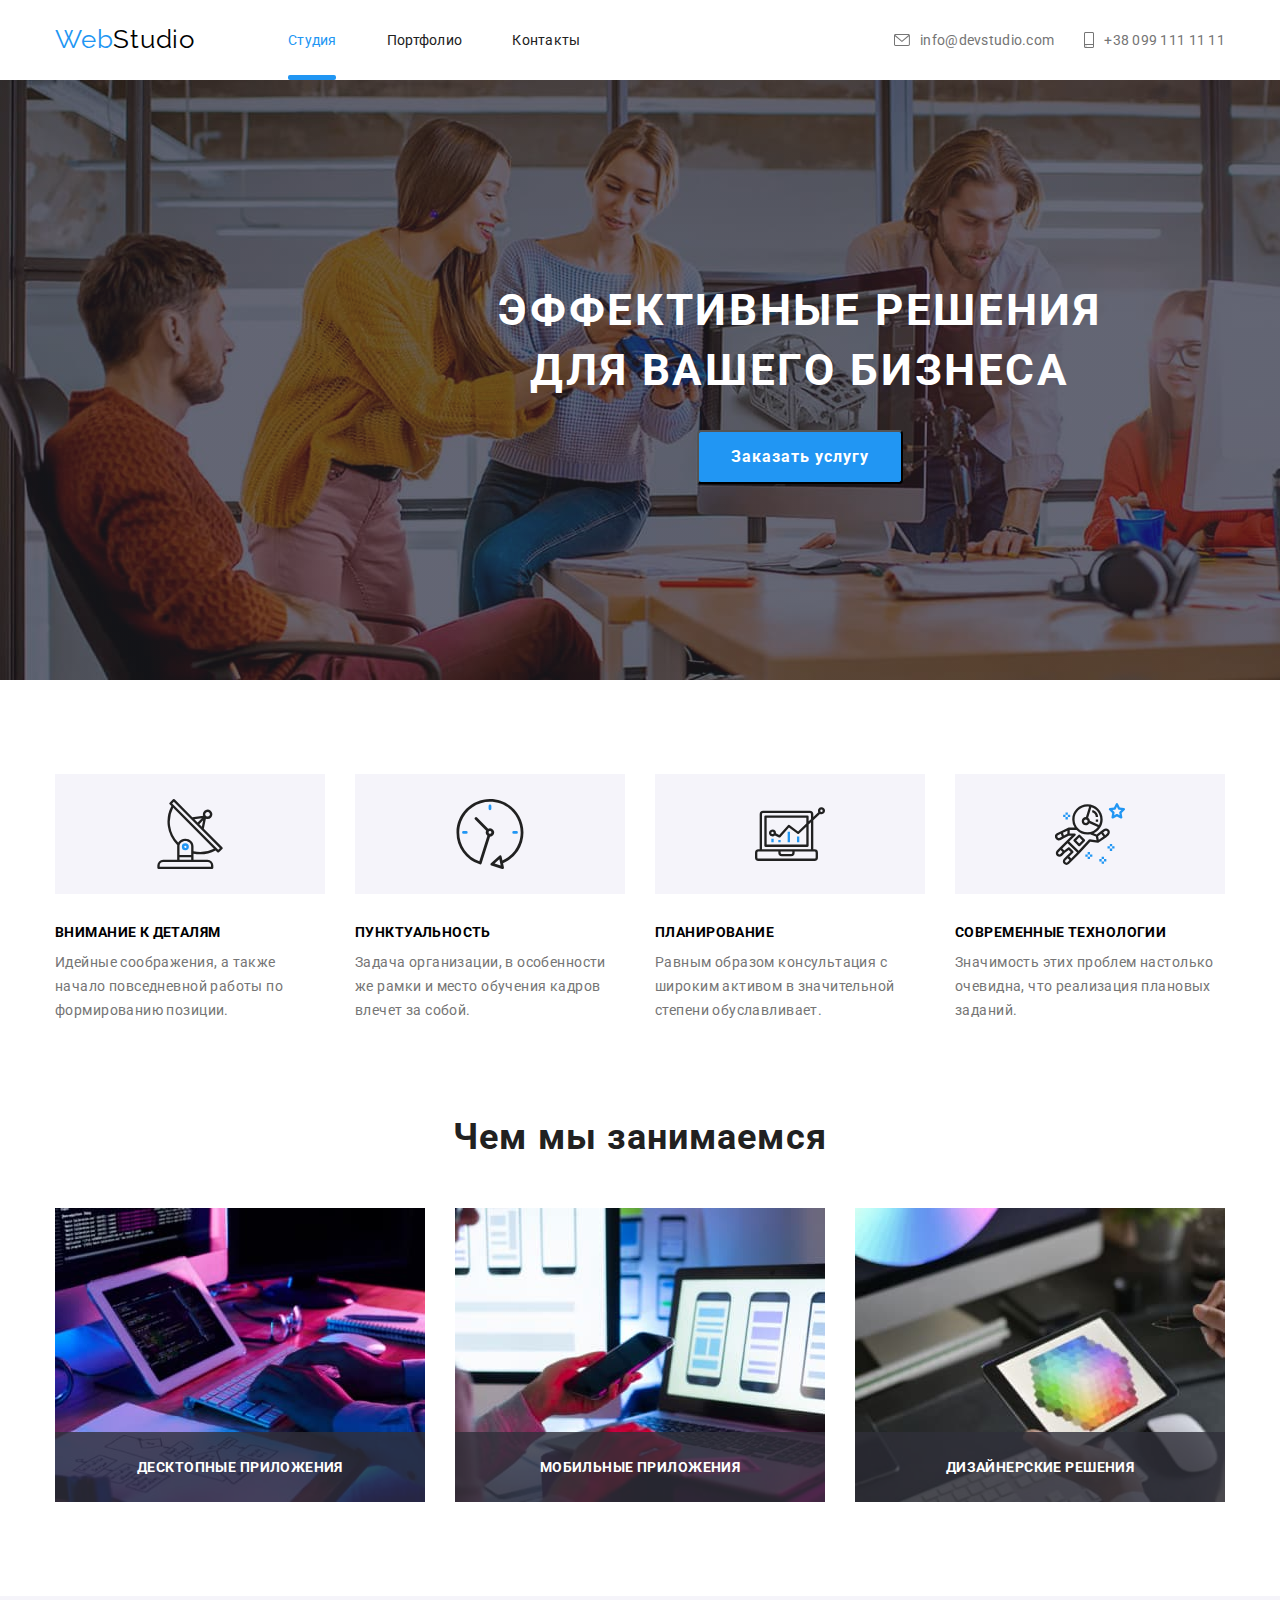
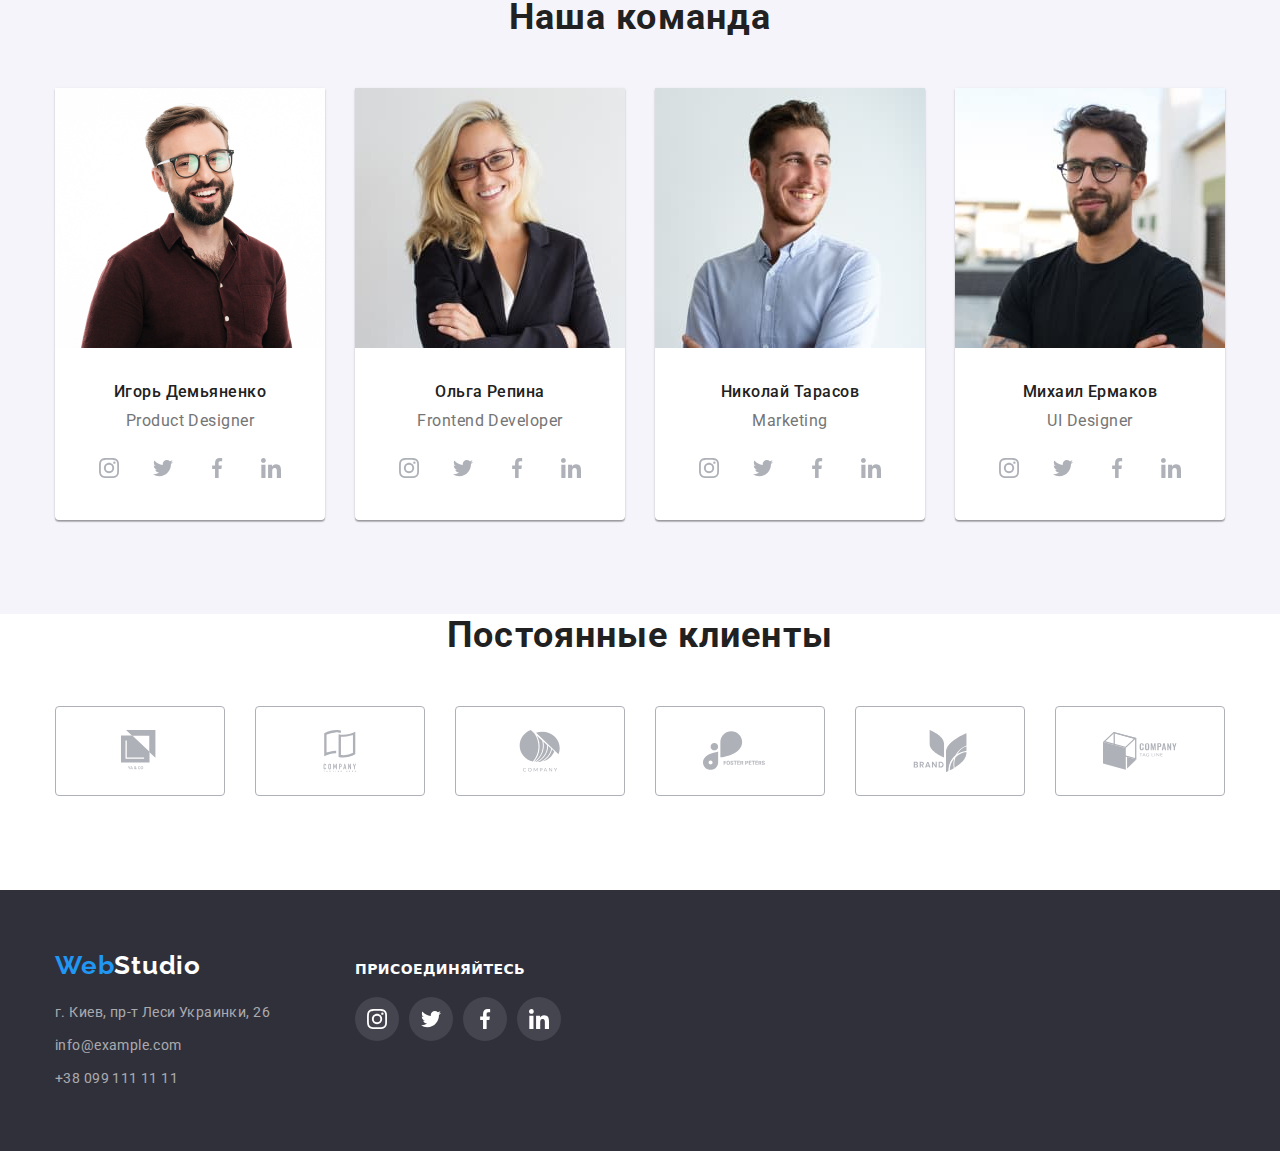
==== index.html @ 9aa2ae70 "Сделал секцию "Чем занимаемся"" ====
<!DOCTYPE html>
<html lang="en">
<head>
    <meta charset="UTF-8">
    <meta name="viewport" content="width=device-width, initial-scale=1.0">
    <title>goit-markup-hw-05</title>
    <link rel="stylesheet" href="./css/modern-normalize.css">
    <link rel="stylesheet" href="./css/index.css">
    <link rel="preconnect" href="https://fonts.gstatic.com">
    <link href="https://fonts.googleapis.com/css2?family=Raleway:wght@700&family=Roboto:wght@400;500;700;900&display=swap"
        rel="stylesheet">
</head>
<body>
    
    <header class="container header">
        <div class="navi-flex">
            <nav class="navigation">
                <a class="logo-text-frt" href="./index.html"> <span class="logo">Web</span>Studio</a>
                <ul class="site-nav">
                    <li class="item"> 
                        
                            <a class="nav-text-s position" href="./index.html">Студия</a>
                        
                    </li>
                    <li class="item"><a href="./portfolio.html">Портфолио</a></li>
                    <li class="item"><a href="#"> Контакты</a></li>
                </ul>
            </nav>
            <ul class="contacts-list">
                <li> <a class="contacts mail contacts-hover" href="mailto:info@devstudio.com">
                    <svg class="icon-envelope contacts-hover">
                        <use href="./images/symbol-defs.svg#icon-envelope"></use>
                    </svg>
                    info@devstudio.com
            </a></li>
                <li><a class="contacts phone contacts-hover" href="#">
                    <svg class="icon-smartphone contacts-hover">
                        <use href="./images/symbol-defs.svg#icon-smartphone"></use>
                    </svg> 
                    +38 099 111 11 11
                </a>
            </li>
            </ul>
        </div>
    </header>
    
    <main>
        <!-- Герой -->
        <div class="hero-block back-settings">
            <section class=" hero centered">
            <h1 class="hero-title">Эффективные решения <br> для вашего бизнеса</h1>
            <button class="btn-title">Заказать услугу</button>
        </section>
        </div>
        
    </main>
        <!-- Преимущества -->
    <section>
    <div class="container">
        <h2 class=" advant-title visually-hidden">Преимущества</h2>
        <ul class="section-list-advant">
            <li class="item">
                <div class="icon-container">
                    <svg class="advant-icon">
                        <use href="./images/symbol-defs.svg#icon-antenna"></use>
                    </svg>
                </div>
                <h3 class="title-text-list title-font-list">Внимание к деталям</h3>
                <p class="text">Идейные соображения, а также<br> начало повседневной работы по формированию позиции.</p>
            </li>
            <li class="item">
                <div class="icon-container">
                    <svg class="advant-icon">
                        <use href="./images/symbol-defs.svg#icon-clock"></use>
                    </svg>
                </div>
                <h3 class="title-text-list title-font-list">Пунктуальность</h3>
                <p class="text">Задача организации, в особенности<br> же рамки и место обучения кадров влечет за собой.</p>
            </li>
            
            <li class="item">
                <div class="icon-container">
                    <svg class="advant-icon">
                        <use href="./images/symbol-defs.svg#icon-diagram"></use>
                    </svg>
                </div>
                <h3 class="title-text-list title-font-list">Планирование</h3>
                <p class="text">Равным образом консультация с<br> широким активом в значительной степени обуславливает.</p>
            </li>
            
            <li class="item">
                <div class="icon-container">
                    <svg class="advant-icon">
                        <use href="./images/symbol-defs.svg#icon-astronaut"></use>
                    </svg>
                </div>
                <h3 class="title-text-list title-font-list">Современные технологии</h3>
                <p class="text">Значимость этих проблем настолько<br> очевидна, что реализация плановых заданий.</p>
            </li>
        </ul>
        
    
</div>
    </section>
        
        <!-- Чем занимаются -->
    <section>
        <div class="container">
        <h2 class="title-text centered title-font">Чем мы занимаемся</h2>
        <ul class="section-list">
            <div class="product-thumb">
                <li>
                    <img src="./images/box1.jpg" width="370" alt="Работа с кодом">
                    <p class="product-thumb-text">десктопные приложения</p>
                </li>
            </div>
            
            <div class="product-thumb">
                <li>
                    <img src="./images/box2.jpg" width="370" alt="Адаптация мобильной версии">
                        <p class="product-thumb-text">мобильные приложения</p>
                </li>
            </div>
    
            <div class="product-thumb">
                <li>
                    <img src="./images/box3.jpg" width="370" alt="Цветовая палитра">
                    <p class="product-thumb-text">дизайнерские решения</p>
                </li>
            </div>
    
            
        </ul>
    </div>
    </section>
       
        <!-- Команда мечты -->
    <section class="back-color">
        <div class="container">
        <h2 class="title-text centered title-font">Наша команда</h2>
        <ul class="section-list-team centered">
            <li class="card-item">
                <img src="./images/img1.jpg" width="270" alt="фото">
                <h3 class="title-text-name title-font-name">Игорь Демьяненко</h3>
                <p class="p-text">Product Designer</p>
                <ul class="social-list">
                <li class="soc-item">
                    <a class="soc-link" href="#">
                    <svg class="soc-icon">
                        <use href="./images/symbol-defs.svg#icon-instagram">
                        </use>
                    </svg>
                    </a>
                </li>
                <li class="soc-item">
                    <a class="soc-link" href="#">
                    <svg class="soc-icon">
                        <use href="./images/symbol-defs.svg#icon-twitter">
                        </use>
                    </svg>
                    </a>
                </li>
                <li class="soc-item">
                    <a class="soc-link" href="#">
                    <svg class="soc-icon">
                        <use href="./images/symbol-defs.svg#icon-facebook">
                        </use>
                    </svg>
                    </a>
                </li>
                <li class="soc-item">
                    <a class="soc-link" href="#">
                    <svg class="soc-icon">
                        <use href="./images/symbol-defs.svg#icon-linkedin">
                        </use>
                    </svg>
                    </a>
                </li>
                </ul>
                  
            </li>
            <li class="card-item">
                <img src="./images/img2.jpg" width="270" alt="фото">
                <h3 class="title-text-name title-font-name">Ольга Репина</h3>
                <p class="p-text">Frontend Developer</p>
                <ul class="social-list">
                    <li class="soc-item">
                        <a class="soc-link" href="#">
                        <svg class="soc-icon">
                            <use href="./images/symbol-defs.svg#icon-instagram">
                            </use>
                        </svg>
                        </a>
                    </li>
                    <li class="soc-item">
                        <a class="soc-link" href="#">
                        <svg class="soc-icon">
                            <use href="./images/symbol-defs.svg#icon-twitter">
                            </use>
                        </svg>
                        </a>
                    </li>
                    <li class="soc-item">
                        <a class="soc-link" href="#">
                        <svg class="soc-icon">
                            <use href="./images/symbol-defs.svg#icon-facebook">
                            </use>
                        </svg>
                        </a>
                    </li>
                    <li class="soc-item">
                        <a class="soc-link" href="#">
                        <svg class="soc-icon">
                            <use href="./images/symbol-defs.svg#icon-linkedin">
                            </use>
                        </svg>
                        </a>
                    </li>
                </ul>
            
            </li>
            <li class="card-item">
                <img src="./images/img3.jpg" width="270" alt="фото">
                <h3 class="title-text-name title-font-name">Николай Тарасов</h3>
                <p class="p-text">Marketing</p>
                <ul class="social-list">
                    <li class="soc-item">
                        <a class="soc-link" href="#">
                        <svg class="soc-icon">
                            <use href="./images/symbol-defs.svg#icon-instagram">
                            </use>
                        </svg>
                        </a>
                    </li>
                    <li class="soc-item">
                        <a class="soc-link" href="#">
                        <svg class="soc-icon">
                            <use href="./images/symbol-defs.svg#icon-twitter">
                            </use>
                        </svg>
                        </a>
                    </li>
                    <li class="soc-item">
                        <a class="soc-link" href="#">
                        <svg class="soc-icon">
                            <use href="./images/symbol-defs.svg#icon-facebook">
                            </use>
                        </svg>
                        </a>
                    </li>
                    <li class="soc-item">
                        <a class="soc-link" href="#">
                        <svg class="soc-icon">
                            <use href="./images/symbol-defs.svg#icon-linkedin">
                            </use>
                        </svg>
                        </a>
                    </li>
                </ul>
            </li>
            <li class="card-item">
                <img src="./images/img4.jpg" width="270" alt="фото">
                <h3 class="title-text-name title-font-name">Михаил Ермаков</h3>
                <p class="p-text">UI Designer</p>
                <ul class="social-list">
                    <li class="soc-item">
                        <a class="soc-link" href="#">
                            <svg class="soc-icon">
                                <use href="./images/symbol-defs.svg#icon-instagram">
                                </use>
                            </svg>
                        </a>
                    </li>
                    <li class="soc-item">
                        <a class="soc-link" href="#">
                            <svg class="soc-icon">
                                <use href="./images/symbol-defs.svg#icon-twitter">
                                </use>
                            </svg>
                        </a>
                    </li>
                    <li class="soc-item">
                        <a class="soc-link" href="#">
                            <svg class="soc-icon">
                                <use href="./images/symbol-defs.svg#icon-facebook">
                                </use>
                            </svg>
                        </a>
                    </li>
                    <li class="soc-item">
                        <a class="soc-link" href="#">
                            <svg class="soc-icon">
                                <use href="./images/symbol-defs.svg#icon-linkedin">
                                </use>
                            </svg>
                        </a>
                    </li>
                </ul>
            </li>
            
        </ul>
    </div>
    </section>
        <!-- Клиенты -->
    <section>
        <div class="container">
            <h2 class="title-text centered title-font">Постоянные клиенты</h2>
            <ul class="clients-list">
                <li>
                    <a class="clients-link clients-hover" href="#">
                            <svg class="clients-logo clients-hover">
                                <use href="./images/symbol-defs.svg#icon-logo1"></use>
                            </svg>
                    </a>
                </li>
                <li>
                    <a class="clients-link clients-hover" href="#">
                        <svg class="clients-logo clients-hover">
                            <use href="./images/symbol-defs.svg#icon-logo2"></use>
                        </svg>
                    </a>
                </li>
                <li>
                    <a class="clients-link clients-hover" href="#">
                        <svg class="clients-logo clients-hover">
                            <use href="./images/symbol-defs.svg#icon-logo3"></use>
                        </svg>
                    </a>
                </li>
                <li>
                    <a class="clients-link clients-hover" href="#">
                        <svg class="clients-logo clients-hover">
                            <use href="./images/symbol-defs.svg#icon-logo4"></use>
                        </svg>
                    </a>
                </li>
                <li>
                    <a class="clients-link clients-hover" href="#">
                        <svg class="clients-logo clients-hover">
                            <use href="./images/symbol-defs.svg#icon-logo5"></use>
                        </svg>
                    </a>
                </li>
                <li>
                    <a class="clients-link clients-hover" href="#">
                        <svg class="clients-logo clients-hover">
                            <use href="./images/symbol-defs.svg#icon-logo6"></use>
                        </svg>
                    </a>
                </li>
            </ul>
        </div>
    </section>
        
        <!-- Контактные данные -->
        <footer class="bcg-section">
            <div class="container">
                <div class="footer">
                    <div class="address-container">
                    <h3 class="logo-text">Web<span class="logo-footer">Studio</span>
                    </h3>
                        <address class="footer-address">
                            <p><a class="a-title" href="#">г. Киев, пр-т Леси Украинки, 26</a></p>
                            <ul class="footer-list">
                                <li><a class="addres" href="mailto:info@example.com">info@example.com</a></li>
                                <li><a class="addres" href="tel:+380991111111">+38 099 111 11 11</a></li>
                            </ul>
                        </address>
                    </div>
                    
                    <div class="soc-link-container">
                        <section class="connect-section">
                            <h3 class="soc-title">присоединяйтесь</h3>
                            <ul class="soc-link-list">
                                <li>
                                    <a class="social-link soc-item" href="#">
                                        <svg class="soc-icon">
                                            <use href="./images/symbol-defs.svg#icon-instagram"></use>
                                        </svg>
                                    </a>
                                </li>
                                <li>
                                    <a class="social-link soc-item" href="#">
                                        <svg class="soc-icon">
                                            <use href="./images/symbol-defs.svg#icon-twitter"></use>
                                        </svg>
                                    </a>
                                </li>
                                <li>
                                    <a class="social-link soc-item" href="#">
                                        <svg class="soc-icon">
                                            <use href="./images/symbol-defs.svg#icon-facebook"></use>
                                        </svg>
                                    </a>
                                </li>
                                <li>
                                    <a class="social-link soc-item" href="#">
                                        <svg class="soc-icon">
                                            <use href="./images/symbol-defs.svg#icon-linkedin"></use>
                                        </svg>
                                    </a>
                                </li>
                            </ul>
                        </section>
                    </div>
                        
                    </div>
                        
                    </div>
                
                
            
            
        </footer>
        
    
</body>
</html>
---- css/index.css ----
:root {
  --white-text: rgba(255, 255, 255, 1);
  --white-text06: rgba(255, 255, 255, 0.6);
  --black-text: rgba(33, 33, 33, 1);
  --blue-hover: rgba(33, 150, 243, 1);
  --grey-text: rgba(117, 117, 117, 1);
  --white-border: rgba(236, 236, 236, 1);
  --white-back: rgba(245, 244, 250, 1);
  --back-gradient: rgba(47, 48, 58, 0.4);
  --social-link: rgba(175, 177, 184, 1);
  --black-gradient08: rgba(47, 48, 58, 0.8);
}
html {
  overflow-x: hidden;
}

.visually-hidden {
  position: absolute;
  width: 1px;
  height: 1px;
  margin: -1px;
  border: 0;
  padding: 0;

  white-space: nowrap;
  clip-path: inset(100%);
  clip: rect(0 0 0 0);
  overflow: hidden;
}

li {
  list-style-type: none;
}

/* Утилитарти */
.container {
  margin: 0 auto;
  padding: 0 15px;
  width: 1200px;
  /* outline: solid 2px tomato; */
}
.title-font-list {
  font-family: Roboto;
  font-style: normal;
  font-weight: bold;
  font-size: 14px;
  line-height: 16px;
  letter-spacing: 0.03em;
  text-transform: uppercase;
}
.title-font {
  font-family: Roboto;
  font-style: normal;
  font-weight: bold;
  font-size: 36px;
  line-height: 42px;
  text-align: center;
  letter-spacing: 0.03em;
}
.title-font-name {
  font-family: Roboto;
  font-style: normal;
  font-weight: 500;
  font-size: 16px;
  line-height: 19px;
  letter-spacing: 0.03em;
}

.bcg-section {
  background-color: rgba(47, 48, 58, 1);
}

.centered {
  text-align: center;
}

/* Навигация */
.navi-flex {
  display: flex;
  justify-content: space-between;
}
.navigation {
  display: flex;
  flex-direction: row;
}

.logo {
  color: var(--blue-hover);
  font-family: 'Raleway', sans-serif;
  font-style: normal;
  font-size: 26px;
  line-height: 31px;
  letter-spacing: 0.03em;
}
.logo-text-frt {
  display: inline-block;
  padding-top: 24px;
  padding-bottom: 25px;
  font-family: 'Raleway', sans-serif;
  font-size: 26px;
  line-height: 31px;
  letter-spacing: 0.03em;
  color: rgba(0, 0, 0, 1);
  text-decoration: none;
}

.site-nav a {
  display: block;
  padding: 32px 0;
}

.position {
  display: block;
  position: relative;
  /* outline: 1px solid red; */
}

.position::after {
  content: '';
  position: absolute;
  display: block;
  width: 48px;
  height: 5px;
  bottom: 0;

  border-radius: 2px;
  background-color: var(--blue-hover);
}

.logo-text {
  color: var(--blue-hover);
  font-family: 'Raleway', sans-serif;
  font-style: normal;
  font-size: 26px;
  line-height: 31px;
  letter-spacing: 0.03em;
  text-decoration: none;
  margin: 0;
}

.site-nav {
  display: flex;
  align-items: center;
  margin: 0;
  margin-left: 93px;
  padding: 0;
}
.site-nav .item:not(:last-child) {
  margin-right: 50px;
}

.site-nav a {
  color: var(--black-text);
  font-family: 'Roboto', sans-serif;
  font-style: normal;
  font-size: 14px;
  line-height: 16px;
  letter-spacing: 0.02em;
  text-decoration: none;
}
.site-nav a:hover,
.site-nav a:focus {
  color: var(--blue-hover);
}
.contacts {
  color: var(--grey-text);
  font-family: 'Roboto', sans-serif;
  font-style: normal;
  font-size: 14px;
  line-height: 16px;
  letter-spacing: 0.02em;
  text-decoration: none;
}

.contacts-hover:hover,
.contacts-hover:focus {
  color: var(--blue-hover);
  fill: var(--blue-hover);
}

.contacts-list {
  display: flex;
  align-items: center;
  padding: 0;
  margin-top: 0;
  margin-bottom: 0;
  margin-left: auto;
}
.contacts-list .mail {
  margin-right: 30px;
  display: flex;
  justify-content: center;
  align-items: center;
}
.icon-envelope {
  width: 16px;
  height: 12px;
  margin-right: 10px;
  fill: currentColor;
}

.contacts-list .phone {
  display: flex;
  justify-content: center;
  align-items: center;
}
.icon-smartphone {
  width: 10px;
  height: 16px;
  margin-right: 10px;
  fill: currentColor;
}

.site-nav .nav-text-s {
  color: var(--blue-hover);
  font-family: 'Roboto', sans-serif;
  font-style: normal;
  font-size: 14px;
  line-height: 16px;
  letter-spacing: 0.02em;
  text-decoration: none;
}
/* Герой */
.hero-block {
  margin-left: auto;
  margin-right: auto;
  width: 1600px;
  /* outline: solid 2px tomato; */
}
.back-settings {
  width: 1600px;
  background-size: cover;
  background-repeat: no-repeat;
  background-color: rgba(47, 48, 58, 1);
  background-image: linear-gradient(
      to right,
      rgba(47, 48, 58, 0.4),
      rgba(47, 48, 58, 0.4)
    ),
    url('../images/bcg.jpg');
}
.hero {
  margin: 0 auto;
  padding: 0 15px;
  width: 1200px;
  height: 600px;
}

.hero-title,
.btn-title,
.a-title {
  color: var(--white-text);
}
.hero-title {
  margin: 0;
  padding-top: 200px;
  font-family: Roboto;
  font-style: normal;
  /* font-weight: 900; */
  font-size: 44px;
  line-height: 60px;
  letter-spacing: 0.06em;
  text-transform: uppercase;
}

.btn-title {
  background-color: rgba(33, 150, 243, 1);
  min-width: 200px;
  margin-top: 30px;
  border-radius: 4px;
  padding: 10px 32px;
  font-family: Roboto;
  font-style: normal;
  font-weight: bold;
  font-size: 16px;
  line-height: 30px;
  letter-spacing: 0.06em;
  text-align: center;
  text-decoration: none;
}
/* Секции */

.product-thumb {
  position: relative;
  width: 370px;
  height: 294px;
}

.product-thumb p {
  font-family: Roboto;
  font-style: normal;
  font-weight: bold;
  font-size: 14px;
  line-height: 16px;
  text-align: center;
  letter-spacing: 0.03em;
  color: var(--white-text);
}

.product-thumb-text {
  position: absolute;
  width: 100%;
  padding: 27px 0;
  margin: 0;
  bottom: 0;
  left: 0;
  /* text-align: center; */
  text-transform: uppercase;
}

.product-thumb::before {
  display: inline-block;
  content: '';
  position: absolute;
  bottom: 0;
  width: 370px;
  height: 70px;
  background-color: var(--black-gradient08);
}

.advant-title {
  margin: 0 0 50px;
  font-family: Roboto;
  font-style: normal;
  font-weight: bold;
  font-size: 36px;
  line-height: 42px;
  text-align: center;
  letter-spacing: 0.03em;
  text-transform: capitalize;
}

.icon-container {
  display: flex;
  justify-content: center;
  align-items: center;
  width: 270px;
  height: 120px;
  margin-bottom: 30px;
  background-color: var(--white-back);
}

.advant-icon {
  width: 70px;
  height: 70px;
}

.section-list-advant {
  display: flex;
  flex-direction: row;
  justify-content: flex-start;
  margin: 0 auto;
  padding: 94px 0;
}
.section-list-advant .item {
  max-width: 270px;
}
.section-list-advant li:not(:last-child) {
  margin-right: 30px;
}

.section-list {
  display: flex;
  flex-direction: row;
  justify-content: space-between;
  margin: 0;
  padding: 0 0 94px;
}

.section-list-team {
  display: flex;
  flex-direction: row;
  justify-content: space-between;
  margin: 0;
  padding: 0 0 94px;
}

.section-list li:not(:last-child) {
  margin-right: 30px;
}

.section-list-team .card-item:not(:last-child) {
  margin-right: 30px;
}

.section-list .list {
  margin-top: 0;
  margin-bottom: 10px;
}
.title-text-list {
  margin-top: 0;
  margin-bottom: 10px;
}

.back-color {
  background-color: var(--white-back);
}

.card-item {
  box-shadow: 0px 1px 3px rgba(0, 0, 0, 0.12), 0px 1px 1px rgba(0, 0, 0, 0.14),
    0px 2px 1px rgba(0, 0, 0, 0.2);
  border-radius: 0px 0px 4px 4px;
  background-color: #fff;
}

.social-list {
  display: flex;
  justify-content: center;
  align-items: center;
  padding: 0;
  margin-top: 16px;
  margin-bottom: 30px;
}

.social-list a {
  display: flex;
  justify-content: center;
  align-items: center;
  width: inherit;
  height: inherit;
  padding: 5px;
  fill: var(--social-link);
  border-radius: 24px;
}

.soc-link:hover,
.soc-link:focus {
  background-color: var(--blue-hover);
  fill: var(--white-text);
}

.soc-item:not(:last-child) {
  margin-right: 10px;
}

.soc-icon {
  width: 20px;
  height: 20px;
}
.soc-item {
  width: 44px;
  height: 44px;
}

/* CLIENTS */

.clients-link {
  color: var(--social-link);
}

.clients-list a {
  display: flex;
  justify-content: center;
  align-items: center;
  border: 1px solid currentColor;
  border-radius: 4px;
  width: 170px;
  height: 90px;
}

.clients-list li:not(:last-child) {
  margin-right: 30px;
}

.clients-list {
  display: flex;
  justify-content: center;
  padding: 0 0 94px;
  margin: 0;
}

.clients-list svg {
  fill: currentColor;
}

.clients-hover:hover,
.clients-hover:focus {
  color: var(--blue-hover);
  fill: var(--blue-hover);
}

.clients-logo {
  width: 74px;
  height: 42px;
}

.title-text {
  color: var(--black-text);
  margin-top: 0;
  margin-bottom: 50px;
}
.title-text-name {
  color: var(--black-text);
  margin: 30px 0 0;
}

.text {
  margin: 0px;
  color: var(--grey-text);
  font-family: 'Roboto', sans-serif;
  font-size: 14px;
  line-height: 24px;
  letter-spacing: 0.03em;
  text-align: left;
}
.p-text {
  margin: 10px 0 0;
  color: var(--grey-text);
  font-family: Roboto;
  font-size: 16px;
  line-height: 19px;
  letter-spacing: 0.03em;
}
/* Футер */

.footer {
  display: flex;
  align-items: baseline;
}

.address-container {
  /* display: flex; */
  width: 230px;
  margin-right: 70px;
}

.soc-link-container {
  width: 206px;
}

.soc-link-list svg {
  fill: var(--white-text);
}

.soc-title {
  color: var(--white-text);
  font-size: 14px;
  line-height: 16px;
  letter-spacing: 0.03em;
  text-transform: uppercase;
  margin: 0;
}

.soc-link-list {
  display: flex;
  justify-content: space-between;
  padding: 0;
  margin: 20px 0 0;
}
.social-link:hover,
.social-link:focus {
  background-color: var(--blue-hover);
}

.soc-link-list a {
  display: flex;
  justify-content: center;
  align-items: center;
  border-radius: 24px;
  background-color: rgba(255, 255, 255, 0.1);
}

.logo-footer {
  color: var(--white-text);
  font-family: 'Raleway', sans-serif;
  font-style: normal;
  font-size: 26px;
  line-height: 31px;
  letter-spacing: 0.03em;
}
.container .footer {
  padding: 60px 0 60px 0;
}

.footer-address {
  margin-top: 20px;
  font-style: normal;
  font-weight: normal;
  font-size: 14px;
  line-height: 1.714;
  letter-spacing: 0.03em;
}
.footer-address p {
  margin: 0;
}
.footer-list {
  padding: 0;
  margin: 0;
}
.footer-list li {
  margin-top: 9px;
}
.addres,
.a-title {
  color: var(--white-text06);
  font-family: 'Roboto', sans-serif;
  font-style: normal;
  text-decoration: none;
}
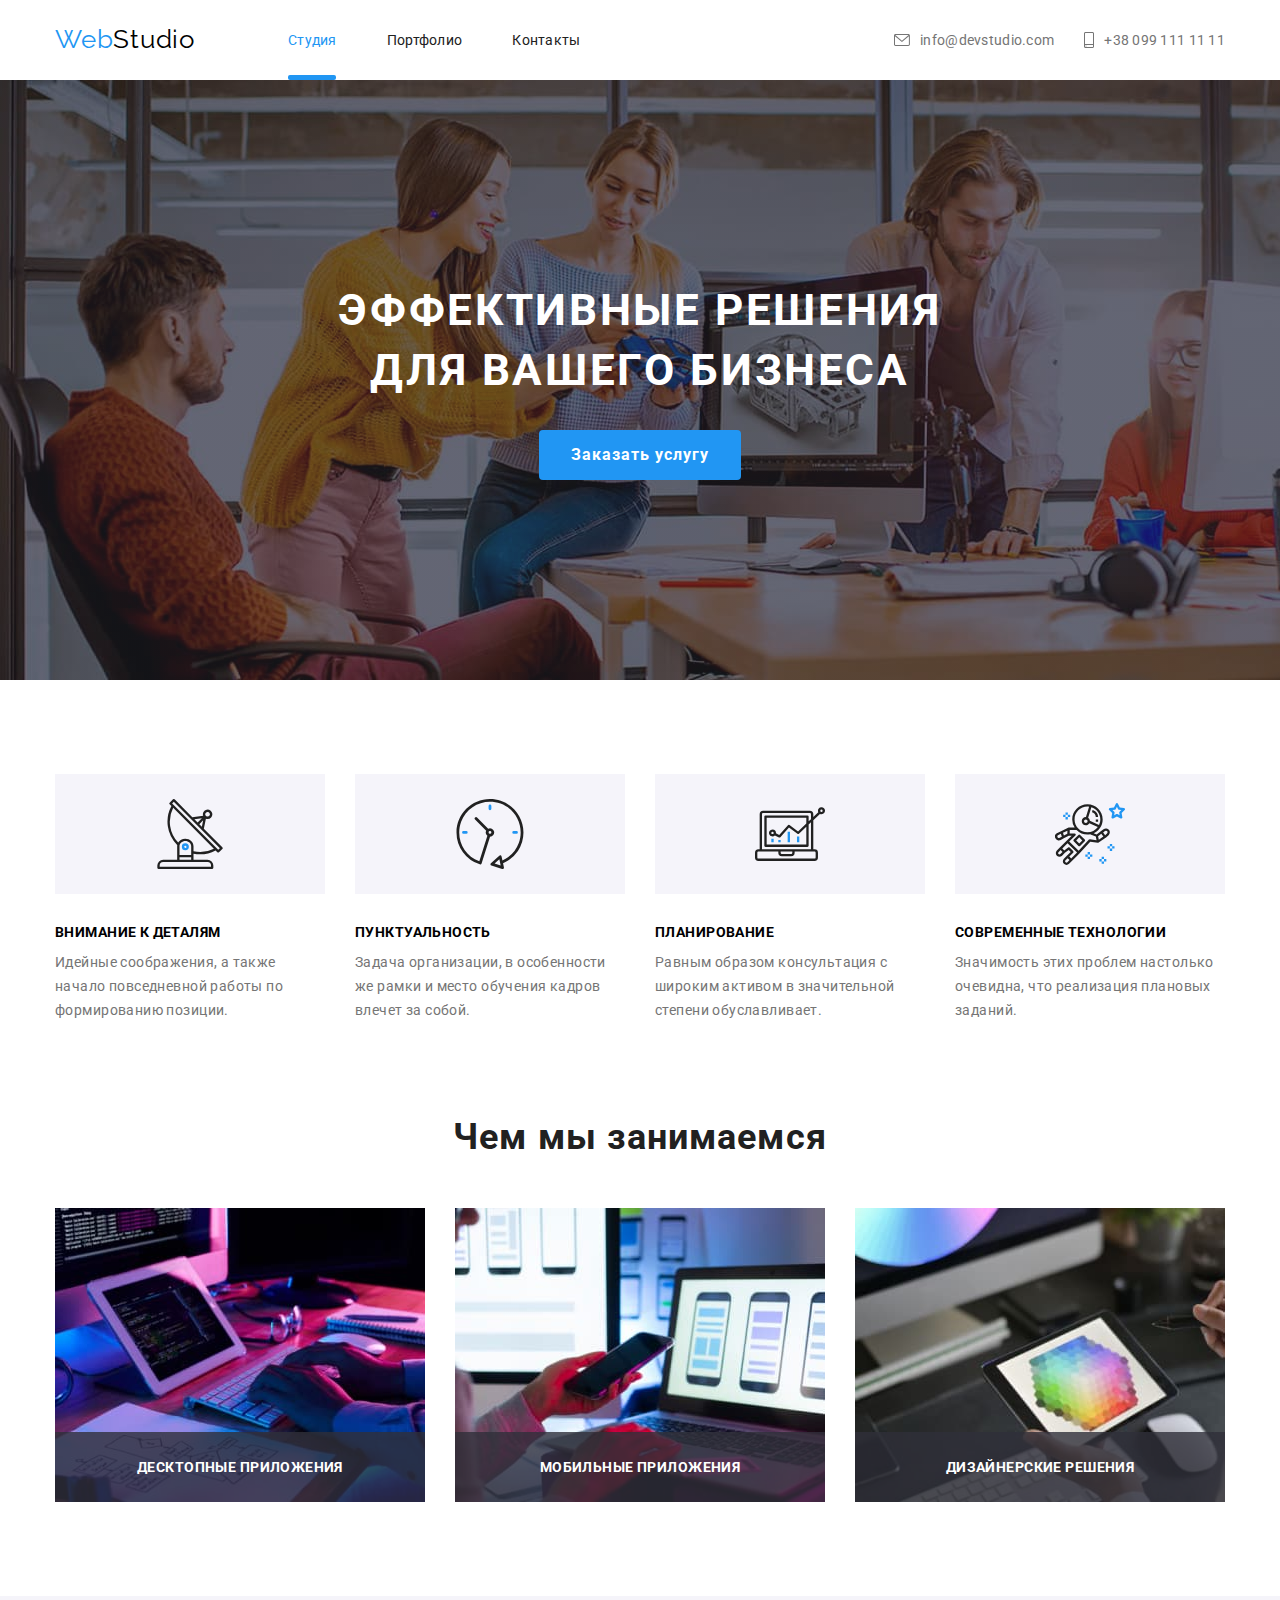
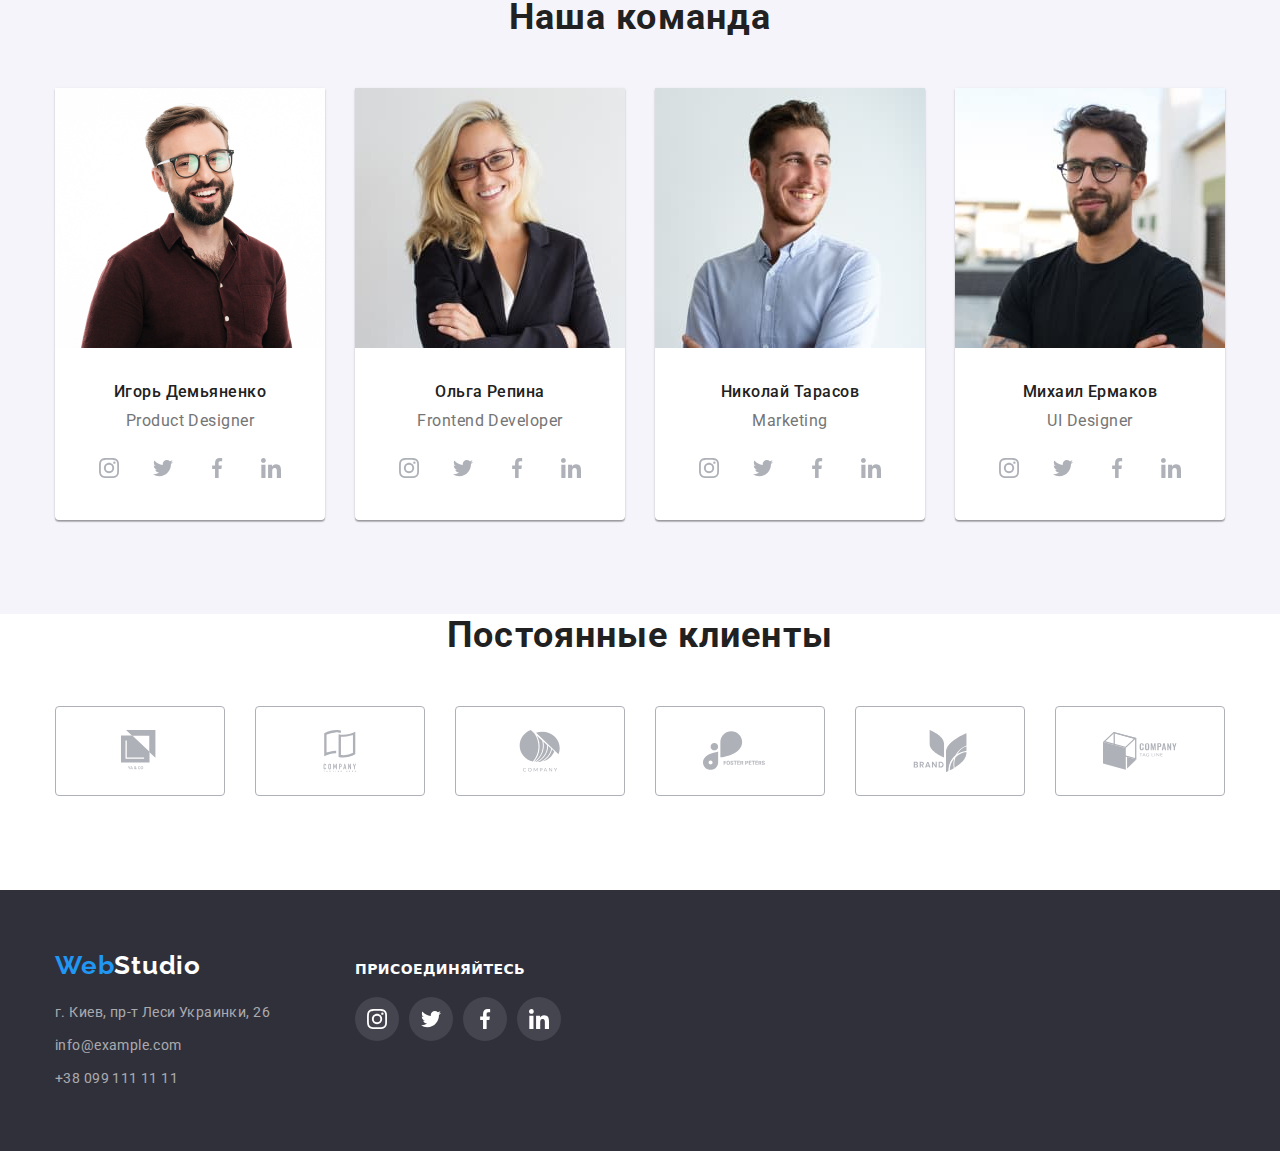
==== commit 81492144: "Работа над ошибками" ====
--- a/index.html
+++ b/index.html
@@ -47,9 +47,24 @@
     <main>
         <!-- Герой -->
         <div class="hero-block back-settings">
-            <section class=" hero centered">
+            <section class=" hero centered  container">
             <h1 class="hero-title">Эффективные решения <br> для вашего бизнеса</h1>
-            <button class="btn-title">Заказать услугу</button>
+
+            <button data-modal-open class="btn-title">Заказать услугу</button>
+
+            <div class="backdrop is-hidden" data-modal>
+
+                <div class="modal">
+                    
+                    <button class="modal-close" data-modal-close>
+                        <svg class="modal-svg">
+                            <use href="./images/sprite.svg#icon-close-black"></use>
+                        </svg>
+                    </button>
+
+                </div>
+            </div>
+
         </section>
         </div>
         
@@ -413,7 +428,7 @@
             
         </footer>
         
-    
+    <script src="./js/modal.js"></script>
 </body>
 </html>
 
--- a/css/index.css
+++ b/css/index.css
@@ -9,6 +9,7 @@
   --back-gradient: rgba(47, 48, 58, 0.4);
   --social-link: rgba(175, 177, 184, 1);
   --black-gradient08: rgba(47, 48, 58, 0.8);
+  --modal-overlay: rgba(0, 0, 0, 0.2);
 }
 html {
   overflow-x: hidden;
@@ -112,7 +113,6 @@
 .position {
   display: block;
   position: relative;
-  /* outline: 1px solid red; */
 }
 
 .position::after {
@@ -224,11 +224,10 @@
 .hero-block {
   margin-left: auto;
   margin-right: auto;
-  width: 1600px;
+  max-width: 1600px;
   /* outline: solid 2px tomato; */
 }
 .back-settings {
-  width: 1600px;
   background-size: cover;
   background-repeat: no-repeat;
   background-color: rgba(47, 48, 58, 1);
@@ -246,6 +245,62 @@
   height: 600px;
 }
 
+.backdrop {
+  position: fixed;
+  top: 0;
+  left: 0;
+
+  width: 100%;
+  height: 100%;
+
+  background-color: var(--modal-overlay);
+
+  opacity: 1;
+
+  transition: opacity 250ms cubic-bezier(0.4, 0, 0.2, 1);
+  z-index: 2;
+}
+
+.backdrop.is-hidden {
+  opacity: 0;
+  pointer-events: none;
+}
+
+.modal {
+  position: absolute;
+  top: 50%;
+  left: 50%;
+
+  border-radius: 4px;
+
+  min-width: 528px;
+  min-height: 582px;
+
+  background-color: #fff;
+
+  transform: translate(-50%, -50%) scale(1);
+  transition: opacity 250ms cubic-bezier(0.4, 0, 0.2, 1);
+}
+
+.modal-close {
+  position: absolute;
+  display: flex;
+  justify-content: center;
+  align-items: center;
+  right: 0;
+  border-color: rgba(0, 0, 0, 0.1);
+  margin: 8px 8px 0 0;
+  background-color: #fff;
+  border-radius: 24px;
+  width: 30px;
+  height: 30px;
+}
+
+.modal-svg {
+  width: 18px;
+  height: 18px;
+}
+
 .hero-title,
 .btn-title,
 .a-title {
@@ -268,6 +323,7 @@
   min-width: 200px;
   margin-top: 30px;
   border-radius: 4px;
+  border: none;
   padding: 10px 32px;
   font-family: Roboto;
   font-style: normal;
@@ -284,6 +340,7 @@
   position: relative;
   width: 370px;
   height: 294px;
+  z-index: 1;
 }
 
 .product-thumb p {
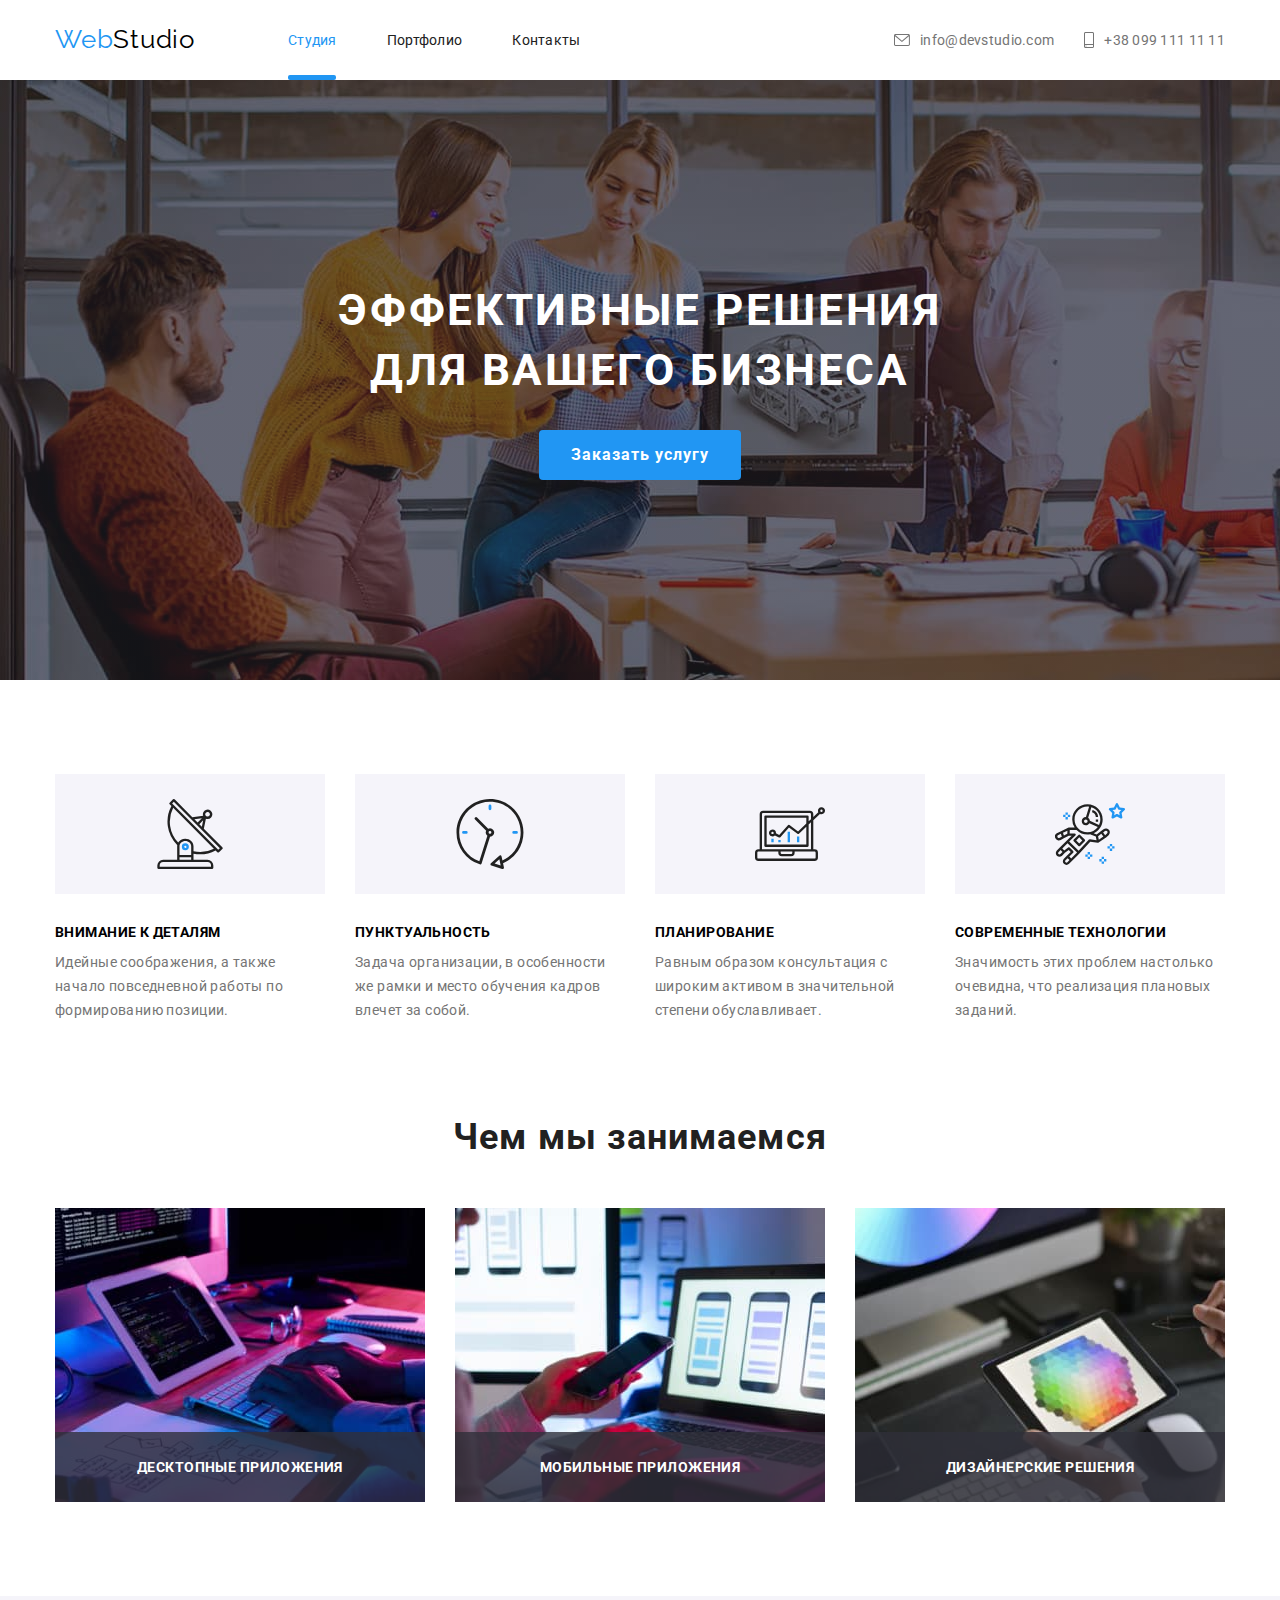
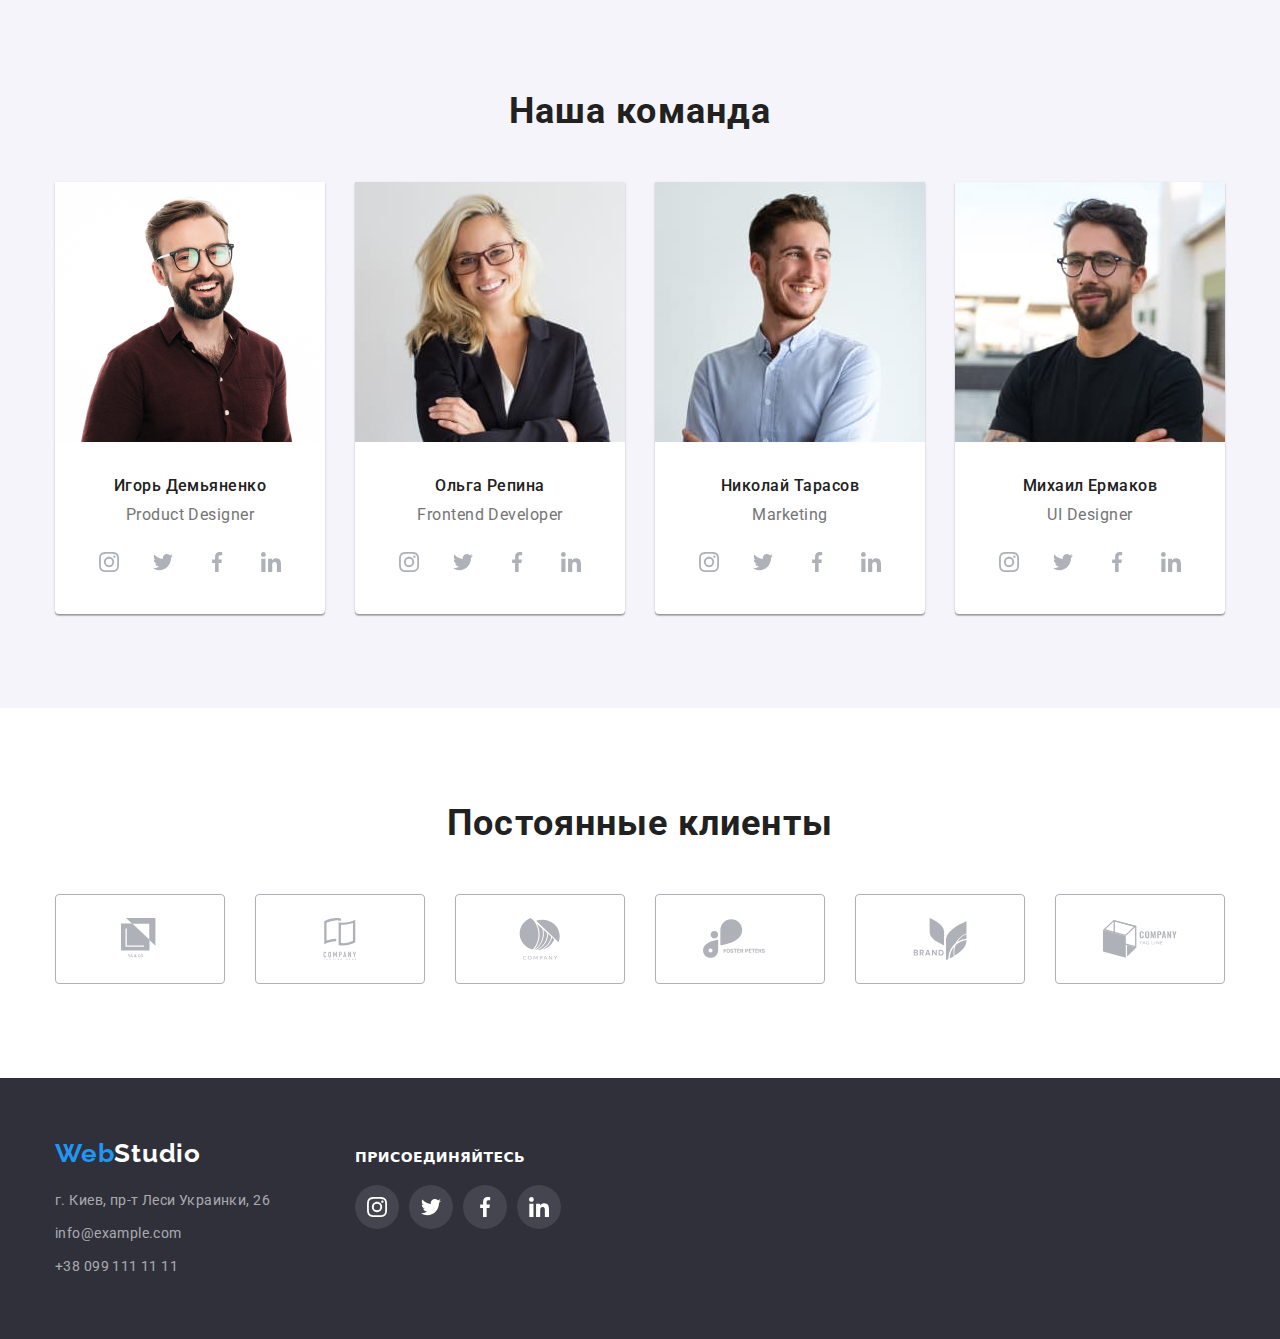
==== commit 45a10784: "Работа над ошибками" ====
--- a/index.html
+++ b/index.html
@@ -152,7 +152,7 @@
         <!-- Команда мечты -->
     <section class="back-color">
         <div class="container">
-        <h2 class="title-text centered title-font">Наша команда</h2>
+        <h2 class="title-text centered title-font back-padd">Наша команда</h2>
         <ul class="section-list-team centered">
             <li class="card-item">
                 <img src="./images/img1.jpg" width="270" alt="фото">
--- a/css/index.css
+++ b/css/index.css
@@ -407,7 +407,7 @@
   flex-direction: row;
   justify-content: flex-start;
   margin: 0 auto;
-  padding: 94px 0;
+  padding: 94px 0 0;
 }
 .section-list-advant .item {
   max-width: 270px;
@@ -447,6 +447,10 @@
 .title-text-list {
   margin-top: 0;
   margin-bottom: 10px;
+}
+
+.back-padd {
+  padding-top: 94px;
 }
 
 .back-color {
@@ -545,6 +549,7 @@
   color: var(--black-text);
   margin-top: 0;
   margin-bottom: 50px;
+  padding-top: 94px;
 }
 .title-text-name {
   color: var(--black-text);
